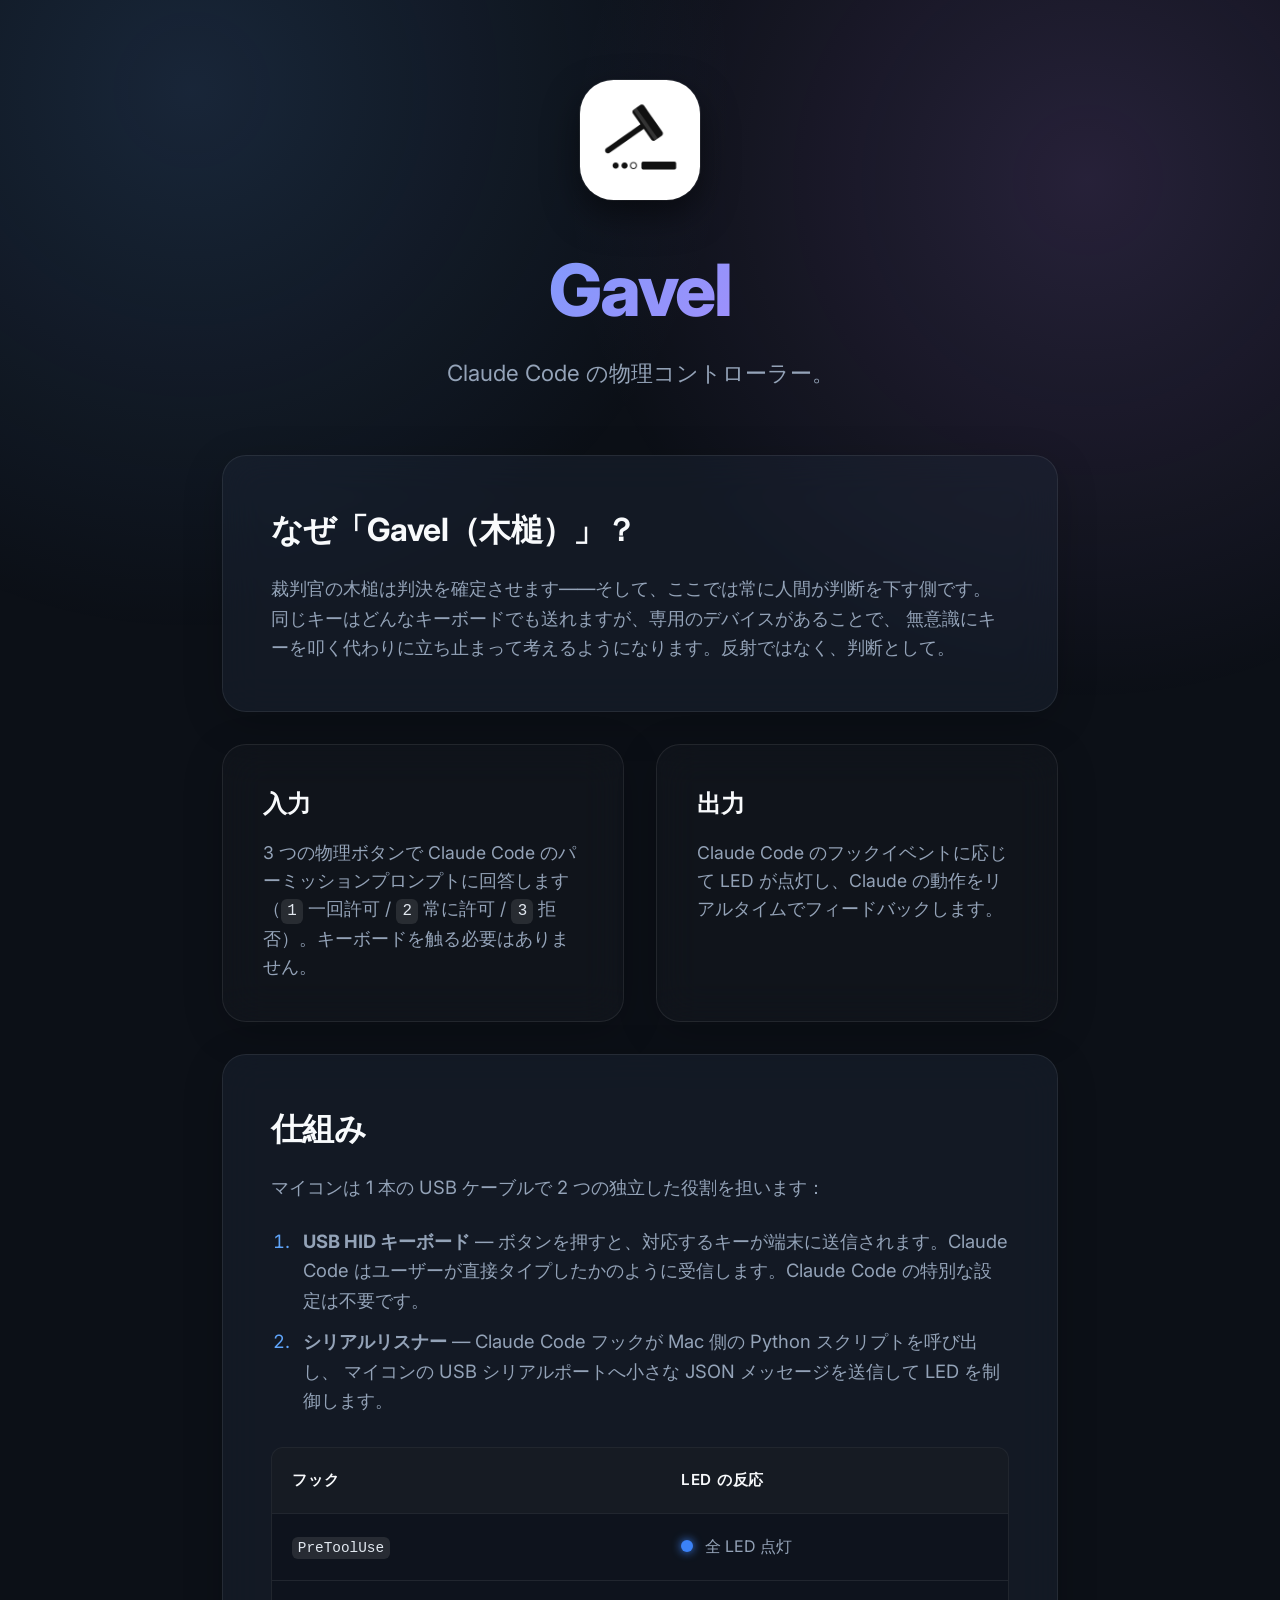
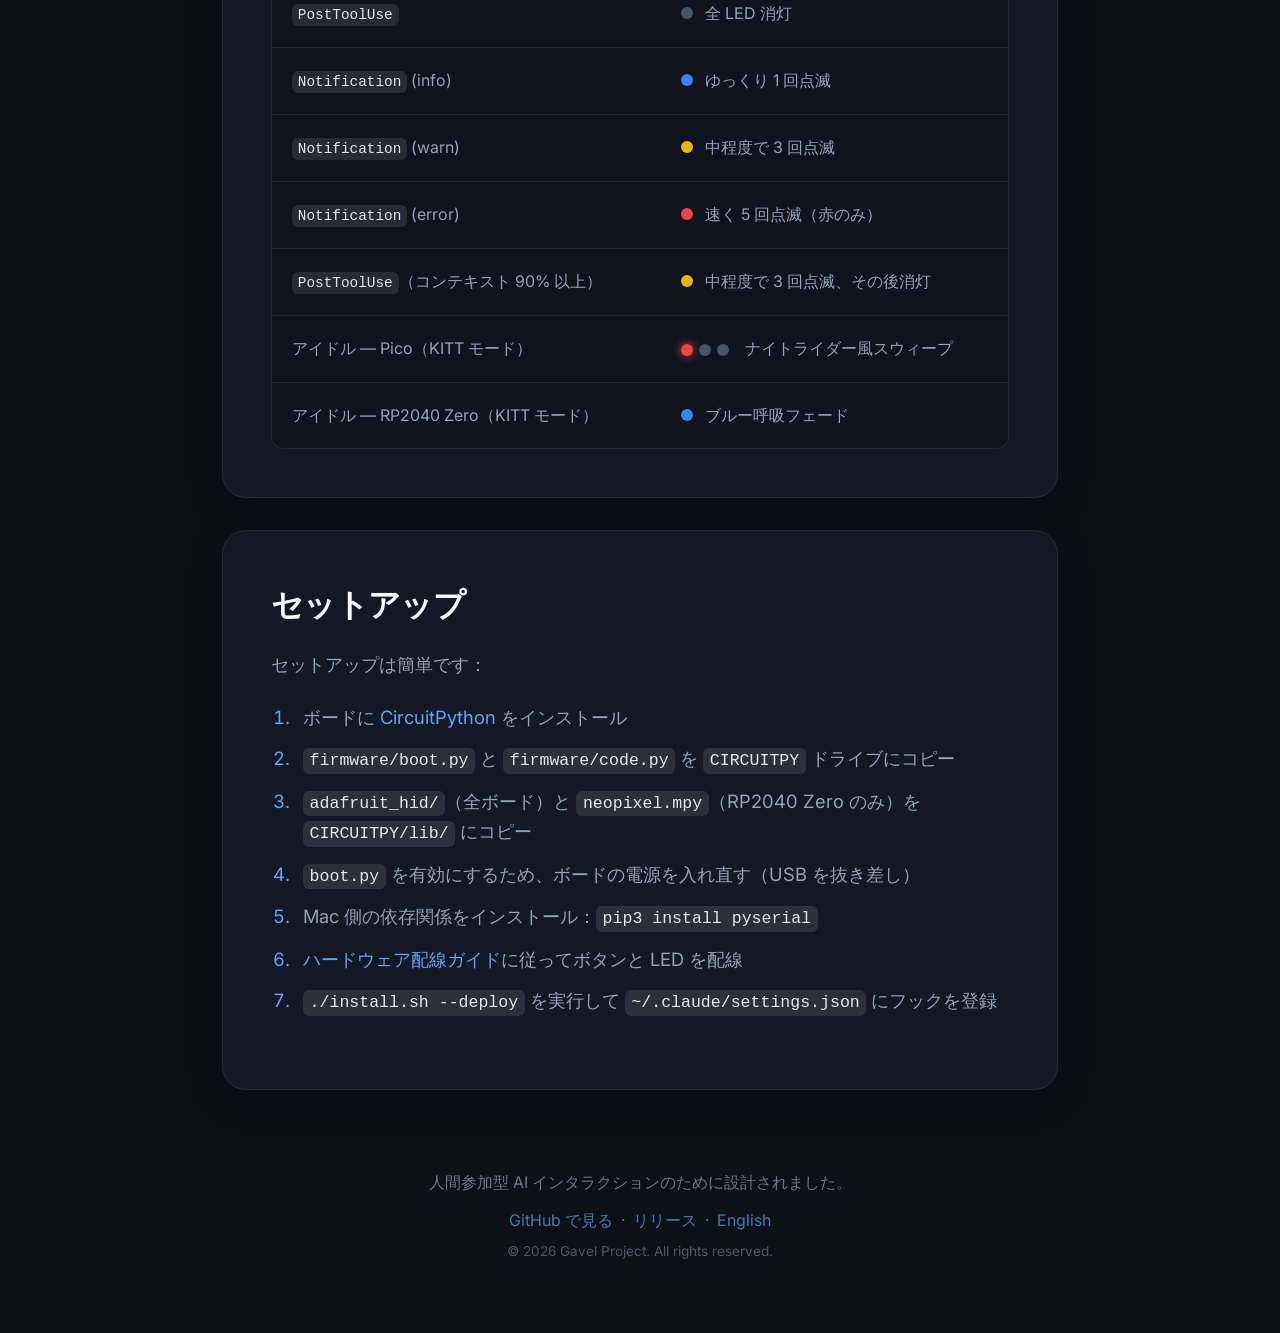
==== docs/index.ja.html @ 246945e1 "docs: add Japanese landing page with language switcher" ====
<!DOCTYPE html>
<html lang="ja">

<head>
  <meta charset="UTF-8">
  <meta name="viewport" content="width=device-width, initial-scale=1.0">
  <meta name="description"
    content="Gavel - Claude Code の物理コントローラー。専用ハードウェアボタンでツールの許可を判断します。">
  <title>Gavel | Claude Code 物理コントローラー</title>
  <link rel="preconnect" href="https://fonts.googleapis.com">
  <link rel="preconnect" href="https://fonts.gstatic.com" crossorigin>
  <link href="https://fonts.googleapis.com/css2?family=Inter:wght@400;600;800&display=swap" rel="stylesheet">
  <link rel="stylesheet" href="styles.css">
</head>

<body>
  <div class="container">
    <header>
      <img src="images/icon-512.png" alt="Gavel Icon" class="logo">
    </header>

    <main>
      <section class="hero">
        <h1 class="title">Gavel</h1>
        <p class="subtitle">Claude Code の物理コントローラー。</p>
      </section>

      <section class="content-section">
        <h2>なぜ「Gavel（木槌）」？</h2>
        <p>裁判官の木槌は判決を確定させます——そして、ここでは常に人間が判断を下す側です。
          同じキーはどんなキーボードでも送れますが、専用のデバイスがあることで、
          無意識にキーを叩く代わりに立ち止まって考えるようになります。反射ではなく、判断として。</p>
      </section>

      <div class="grid">
        <div class="card content-section">
          <h3>入力</h3>
          <p>3 つの物理ボタンで Claude Code のパーミッションプロンプトに回答します（<code>1</code> 一回許可 / <code>2</code>
            常に許可 / <code>3</code> 拒否）。キーボードを触る必要はありません。</p>
        </div>
        <div class="card content-section">
          <h3>出力</h3>
          <p>Claude Code のフックイベントに応じて LED が点灯し、Claude の動作をリアルタイムでフィードバックします。
          </p>
        </div>
      </div>

      <section class="content-section">
        <h2>仕組み</h2>
        <p>マイコンは 1 本の USB ケーブルで 2 つの独立した役割を担います：</p>
        <ol>
          <li><strong>USB HID キーボード</strong> — ボタンを押すと、対応するキーが端末に送信されます。Claude
            Code はユーザーが直接タイプしたかのように受信します。Claude Code の特別な設定は不要です。</li>
          <li><strong>シリアルリスナー</strong> — Claude Code フックが Mac 側の Python スクリプトを呼び出し、
            マイコンの USB シリアルポートへ小さな JSON メッセージを送信して LED を制御します。</li>
        </ol>

        <div class="table-wrapper">
          <table>
            <thead>
              <tr>
                <th>フック</th>
                <th>LED の反応</th>
              </tr>
            </thead>
            <tbody>
              <tr>
                <td><code>PreToolUse</code></td>
                <td><span class="indicator indicator-on"></span>全 LED 点灯</td>
              </tr>
              <tr>
                <td><code>PostToolUse</code></td>
                <td><span class="indicator indicator-off"></span>全 LED 消灯</td>
              </tr>
              <tr>
                <td><code>Notification</code> (info)</td>
                <td><span class="indicator indicator-flash-slow"></span>ゆっくり 1 回点滅</td>
              </tr>
              <tr>
                <td><code>Notification</code> (warn)</td>
                <td><span class="indicator indicator-flash-med"></span>中程度で 3 回点滅</td>
              </tr>
              <tr>
                <td><code>Notification</code> (error)</td>
                <td><span class="indicator indicator-flash-fast"></span>速く 5 回点滅（赤のみ）</td>
              </tr>
              <tr>
                <td><code>PostToolUse</code>（コンテキスト 90% 以上）</td>
                <td><span class="indicator indicator-flash-med"></span>中程度で 3 回点滅、その後消灯</td>
              </tr>
              <tr>
                <td>アイドル — Pico（KITT モード）</td>
                <td>
                  <span class="kitt-leds">
                    <span class="kitt-dot" id="k0"></span>
                    <span class="kitt-dot" id="k1"></span>
                    <span class="kitt-dot" id="k2"></span>
                  </span>
                  ナイトライダー風スウィープ
                </td>
              </tr>
              <tr>
                <td>アイドル — RP2040 Zero（KITT モード）</td>
                <td><span class="indicator indicator-breath"></span>ブルー呼吸フェード</td>
              </tr>
            </tbody>
          </table>
        </div>
      </section>

      <section class="content-section">
        <h2>セットアップ</h2>
        <p>セットアップは簡単です：</p>
        <ol>
          <li>ボードに <a href="https://circuitpython.org" target="_blank" rel="noopener noreferrer">CircuitPython</a> をインストール</li>
          <li><code>firmware/boot.py</code> と <code>firmware/code.py</code> を <code>CIRCUITPY</code> ドライブにコピー</li>
          <li><code>adafruit_hid/</code>（全ボード）と <code>neopixel.mpy</code>（RP2040 Zero のみ）を <code>CIRCUITPY/lib/</code> にコピー</li>
          <li><code>boot.py</code> を有効にするため、ボードの電源を入れ直す（USB を抜き差し）</li>
          <li>Mac 側の依存関係をインストール：<code>pip3 install pyserial</code></li>
          <li><a href="https://github.com/etalli/Gavel/blob/main/hardware/wiring.md" target="_blank" rel="noopener noreferrer">ハードウェア配線ガイド</a>に従ってボタンと LED を配線</li>
          <li><code>./install.sh --deploy</code> を実行して <code>~/.claude/settings.json</code> にフックを登録</li>
        </ol>
      </section>
    </main>

    <footer>
      <p>人間参加型 AI インタラクションのために設計されました。</p>
      <p style="margin-top: 0.75rem;">
        <a href="https://github.com/etalli/Gavel" target="_blank" rel="noopener noreferrer">GitHub で見る</a>
        &nbsp;·&nbsp;
        <a href="https://github.com/etalli/Gavel/releases" target="_blank" rel="noopener noreferrer">リリース</a>
        &nbsp;·&nbsp;
        <a href="index.html">English</a>
      </p>
      <p style="margin-top: 0.5rem; font-size: 0.85rem; opacity: 0.7;">&copy; 2026 Gavel Project. All rights reserved.
      </p>
    </footer>
  </div>
  <script>
    const dots = [document.getElementById('k0'), document.getElementById('k1'), document.getElementById('k2')];
    const seq = [0, 1, 2, 1];
    let step = 0, prev = -1;
    setInterval(() => {
      dots.forEach(d => { d.className = 'kitt-dot'; });
      const curr = seq[step];
      if (prev >= 0 && prev !== curr) dots[prev].classList.add('kitt-dim');
      dots[curr].classList.add('kitt-bright');
      prev = curr;
      step = (step + 1) % seq.length;
    }, 1000);
  </script>
</body>

</html>
---- docs/styles.css ----
:root {
  --bg-color: #0c1017;
  --text-primary: #f8fafc;
  --text-secondary: #94a3b8;
  --accent-color: #60a5fa;
  --accent-gradient: linear-gradient(135deg, #60a5fa, #c084fc);
  --card-bg: rgba(30, 41, 59, 0.4);
  --card-border: rgba(255, 255, 255, 0.08);
}

* {
  margin: 0;
  padding: 0;
  box-sizing: border-box;
}

body {
  font-family: 'Inter', -apple-system, BlinkMacSystemFont, sans-serif;
  background-color: var(--bg-color);
  color: var(--text-primary);
  line-height: 1.6;
  min-height: 100vh;
  display: flex;
  flex-direction: column;
  overflow-x: hidden;
  position: relative;
}

body::before {
  content: '';
  position: fixed;
  top: 0;
  left: 0;
  width: 100%;
  height: 100%;
  background: radial-gradient(circle at 15% 10%, rgba(96, 165, 250, 0.15), transparent 40%),
              radial-gradient(circle at 85% 20%, rgba(192, 132, 252, 0.15), transparent 40%);
  pointer-events: none;
  z-index: -1;
}

.container {
  max-width: 900px;
  margin: 0 auto;
  padding: 2rem;
  flex: 1;
}

/* Animations */
@keyframes fadeInSlideUp {
  from { opacity: 0; transform: translateY(30px); }
  to { opacity: 1; transform: translateY(0); }
}

@keyframes float {
  0% { transform: translateY(0px) rotate(0deg); }
  50% { transform: translateY(-15px) rotate(2deg); }
  100% { transform: translateY(0px) rotate(0deg); }
}

header {
  display: flex;
  justify-content: center;
  align-items: center;
  padding: 3rem 0 2rem;
  animation: fadeInSlideUp 0.8s cubic-bezier(0.16, 1, 0.3, 1);
}

.logo {
  width: 120px;
  height: 120px;
  border-radius: 28%;
  animation: float 6s ease-in-out infinite;
  box-shadow: 0 15px 35px rgba(0, 0, 0, 0.5), 
              0 0 0 1px rgba(255,255,255,0.1);
  background-color: #fff;
}

.hero {
  text-align: center;
  margin-bottom: 4rem;
  animation: fadeInSlideUp 0.8s cubic-bezier(0.16, 1, 0.3, 1) 0.15s backwards;
}

.title {
  font-size: 4.5rem;
  font-weight: 800;
  letter-spacing: -0.03em;
  margin-bottom: 0.5rem;
  background: var(--accent-gradient);
  -webkit-background-clip: text;
  -webkit-text-fill-color: transparent;
  background-clip: text;
}

.subtitle {
  font-size: 1.4rem;
  color: var(--text-secondary);
  font-weight: 400;
  max-width: 600px;
  margin: 0 auto;
}

.content-section {
  background: var(--card-bg);
  backdrop-filter: blur(20px);
  -webkit-backdrop-filter: blur(20px);
  border: 1px solid var(--card-border);
  border-radius: 24px;
  padding: 3rem;
  margin-bottom: 2rem;
  box-shadow: 0 10px 40px rgba(0, 0, 0, 0.2);
  animation: fadeInSlideUp 0.8s cubic-bezier(0.16, 1, 0.3, 1) 0.3s backwards;
  transition: transform 0.4s cubic-bezier(0.16, 1, 0.3, 1), box-shadow 0.4s ease;
}

.content-section:hover {
  transform: translateY(-4px);
  box-shadow: 0 20px 50px rgba(0, 0, 0, 0.3);
}

.content-section h2 {
  font-size: 2rem;
  letter-spacing: -0.02em;
  margin-bottom: 1.2rem;
  color: var(--text-primary);
  display: flex;
  align-items: center;
}

.content-section p {
  font-size: 1.15rem;
  color: var(--text-secondary);
  margin-bottom: 1.5rem;
}

.content-section p:last-child {
  margin-bottom: 0;
}

.grid {
  display: grid;
  grid-template-columns: repeat(auto-fit, minmax(300px, 1fr));
  gap: 2rem;
  margin-bottom: 2rem;
  animation: fadeInSlideUp 0.8s cubic-bezier(0.16, 1, 0.3, 1) 0.45s backwards;
}

.card {
  margin-bottom: 0; /* Override generic margin */
  background: rgba(255, 255, 255, 0.02);
  padding: 2.5rem;
  display: flex;
  flex-direction: column;
}

.card h3 {
  font-size: 1.5rem;
  margin-bottom: 1rem;
  color: var(--text-primary);
}

.card p {
  font-size: 1.1rem;
}

.table-wrapper {
  overflow-x: auto;
  margin-top: 2rem;
  border-radius: 12px;
  border: 1px solid var(--card-border);
  background: rgba(0, 0, 0, 0.2);
}

table {
  width: 100%;
  border-collapse: collapse;
}

th, td {
  padding: 1.25rem;
  text-align: left;
  border-bottom: 1px solid var(--card-border);
}

tr:last-child td {
  border-bottom: none;
}

th {
  font-weight: 600;
  color: var(--text-primary);
  background: rgba(255, 255, 255, 0.03);
  font-size: 0.95rem;
  letter-spacing: 0.05em;
  text-transform: uppercase;
}

td {
  color: var(--text-secondary);
}

.indicator {
  display: inline-block;
  width: 12px;
  height: 12px;
  border-radius: 50%;
  margin-right: 12px;
}

.indicator-on { background-color: #3b82f6; box-shadow: 0 0 10px #3b82f6; }
.indicator-off { background-color: #475569; }
.indicator-flash-slow { background-color: #3b82f6; animation: blink 2s infinite; }
.indicator-flash-med { background-color: #eab308; animation: blink 1s infinite; }
.indicator-flash-fast { background-color: #ef4444; animation: blink 0.3s infinite; }
.indicator-breath { background-color: #3b82f6; animation: breathe 4s ease-in-out infinite; }

@keyframes blink {
  0%, 100% { opacity: 1; }
  50% { opacity: 0.3; }
}

@keyframes breathe {
  0%, 100% { opacity: 0.1; box-shadow: none; }
  50% { opacity: 1; box-shadow: 0 0 10px #3b82f6; }
}

/* KITT sweep */
.kitt-leds {
  display: inline-flex;
  gap: 6px;
  margin-right: 12px;
  vertical-align: middle;
}

.kitt-dot {
  display: inline-block;
  width: 12px;
  height: 12px;
  border-radius: 50%;
  background-color: #475569;
  transition: background-color 0.1s, box-shadow 0.1s;
}

.kitt-dot.kitt-bright {
  background-color: #ef4444;
  box-shadow: 0 0 10px #ef4444;
}

.kitt-dot.kitt-dim {
  background-color: #7f1d1d;
  box-shadow: none;
}

code {
  background: rgba(255, 255, 255, 0.1);
  padding: 0.2em 0.4em;
  border-radius: 6px;
  font-family: ui-monospace, SFMono-Regular, Menlo, Monaco, Consolas, monospace;
  color: #e2e8f0;
  font-size: 0.9em;
}

ul, ol {
  margin-left: 1.5rem;
  margin-bottom: 1.5rem;
  color: var(--text-secondary);
  font-size: 1.15rem;
}

li {
  margin-bottom: 0.75rem;
  padding-left: 0.5rem;
}

li::marker {
  color: var(--accent-color);
}

a {
  color: var(--accent-color);
  text-decoration: none;
  border-bottom: 1px solid transparent;
  transition: border-color 0.2s;
}

a:hover {
  border-bottom-color: var(--accent-color);
}

footer {
  text-align: center;
  padding: 3rem 0;
  color: var(--text-secondary);
  font-size: 1rem;
  margin-top: auto;
  opacity: 0.7;
}

@media (max-width: 768px) {
  .title { font-size: 3rem; }
  .grid { grid-template-columns: 1fr; }
  .content-section { padding: 2rem; }
}
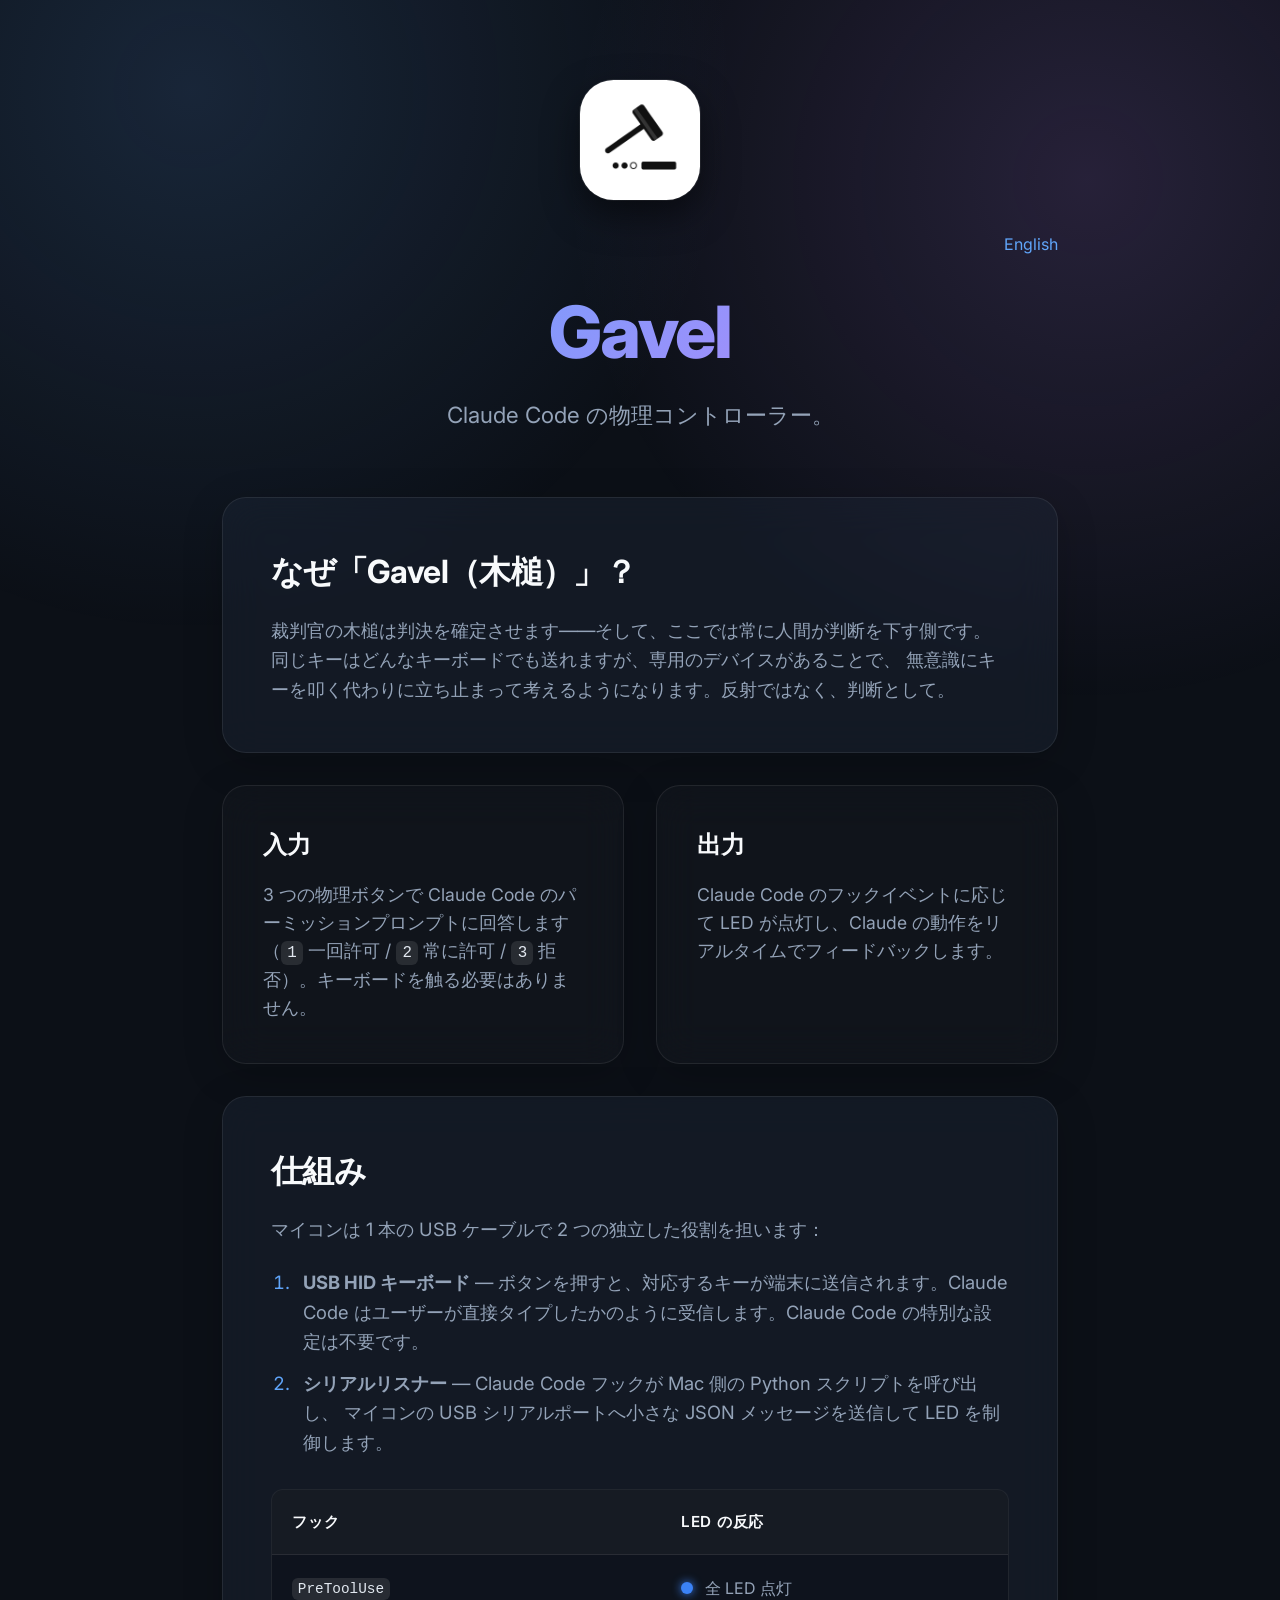
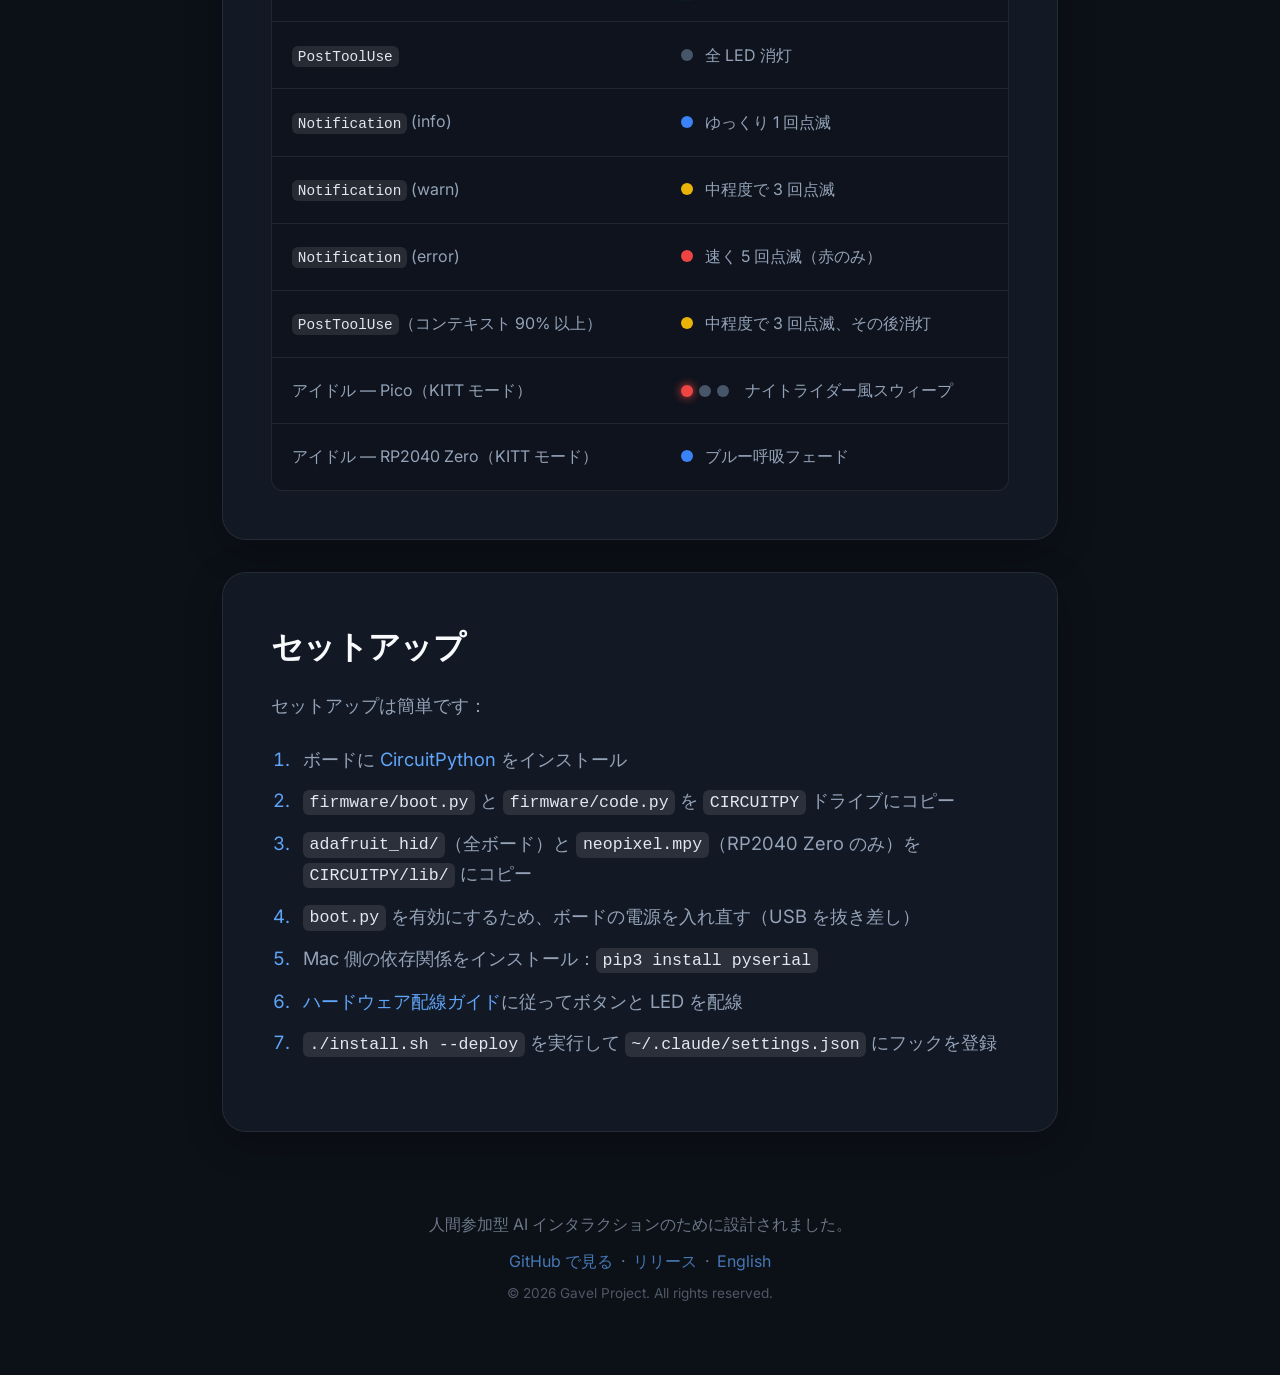
==== commit 50791085: "docs: add language switcher at top of landing pages" ====
--- a/docs/index.ja.html
+++ b/docs/index.ja.html
@@ -18,6 +18,9 @@
     <header>
       <img src="images/icon-512.png" alt="Gavel Icon" class="logo">
     </header>
+    <nav style="text-align:right; margin-bottom: 1rem;">
+      <a href="index.html">English</a>
+    </nav>
 
     <main>
       <section class="hero">
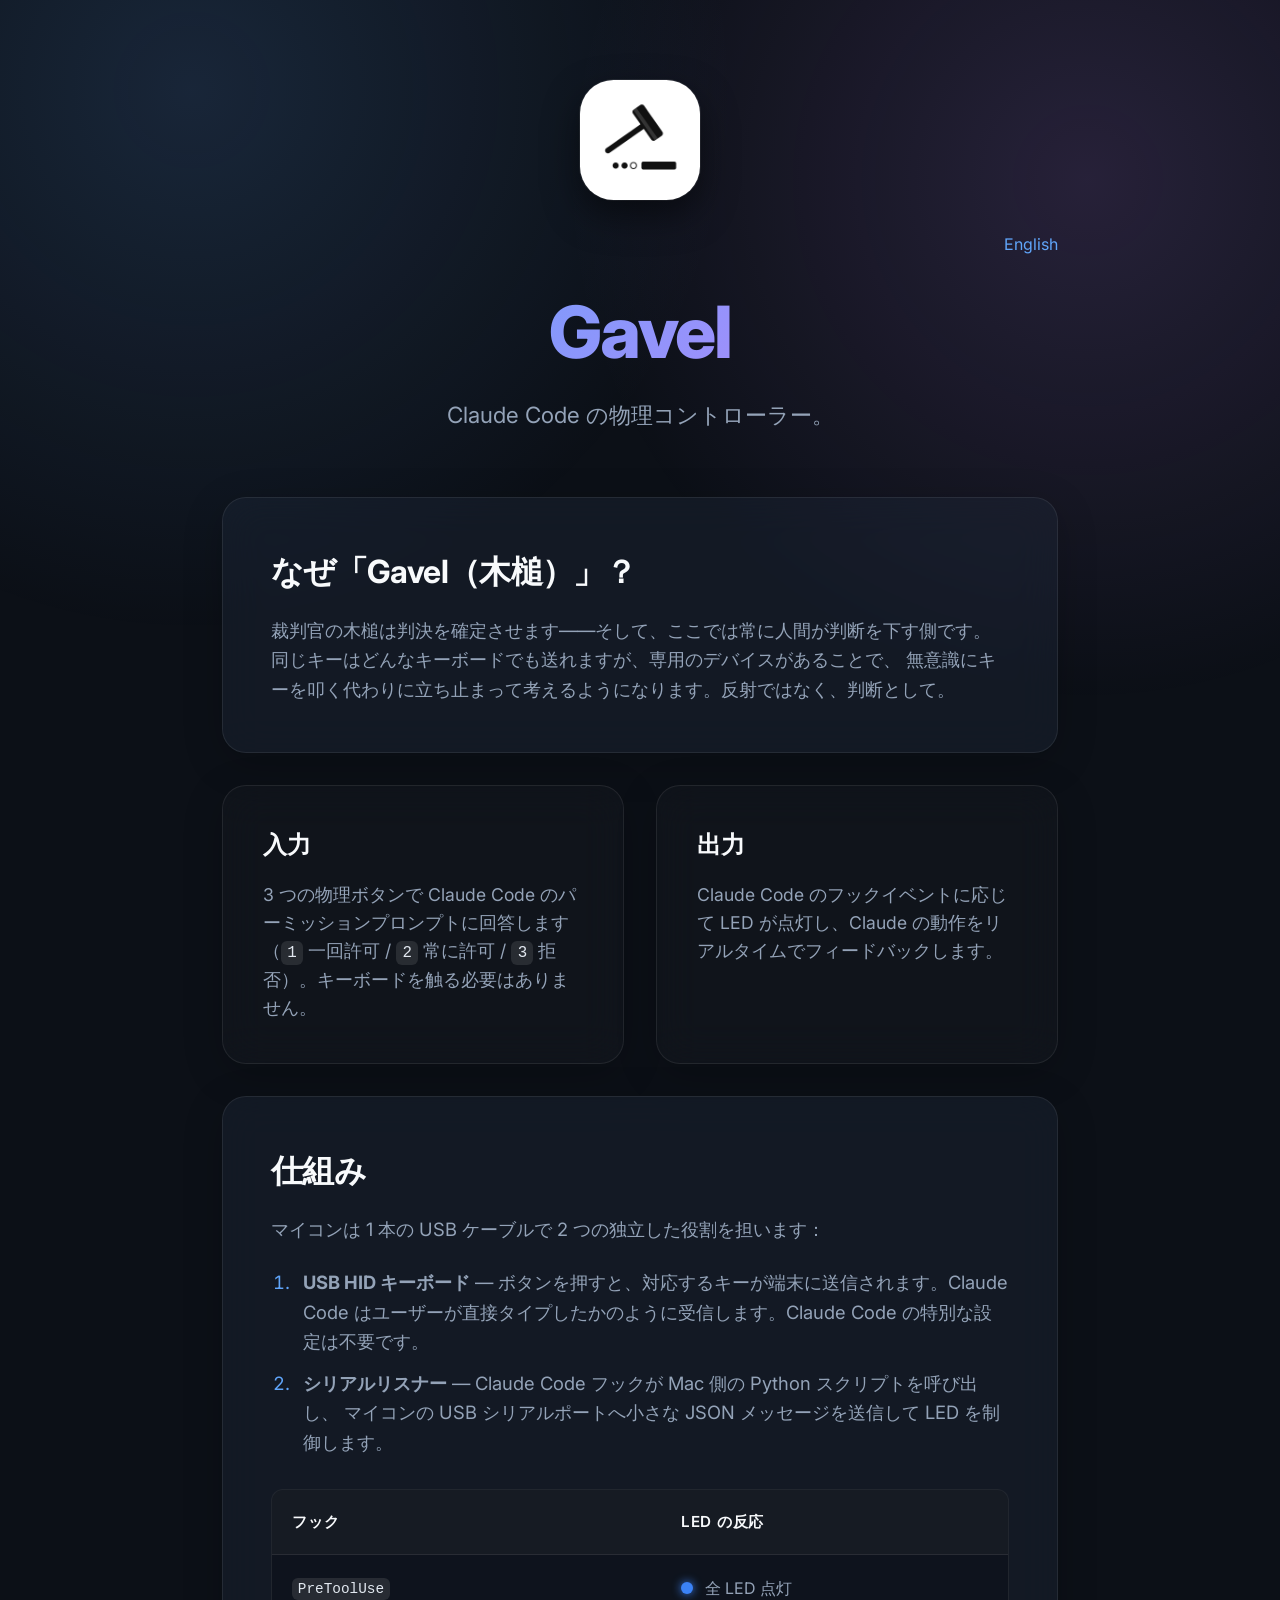
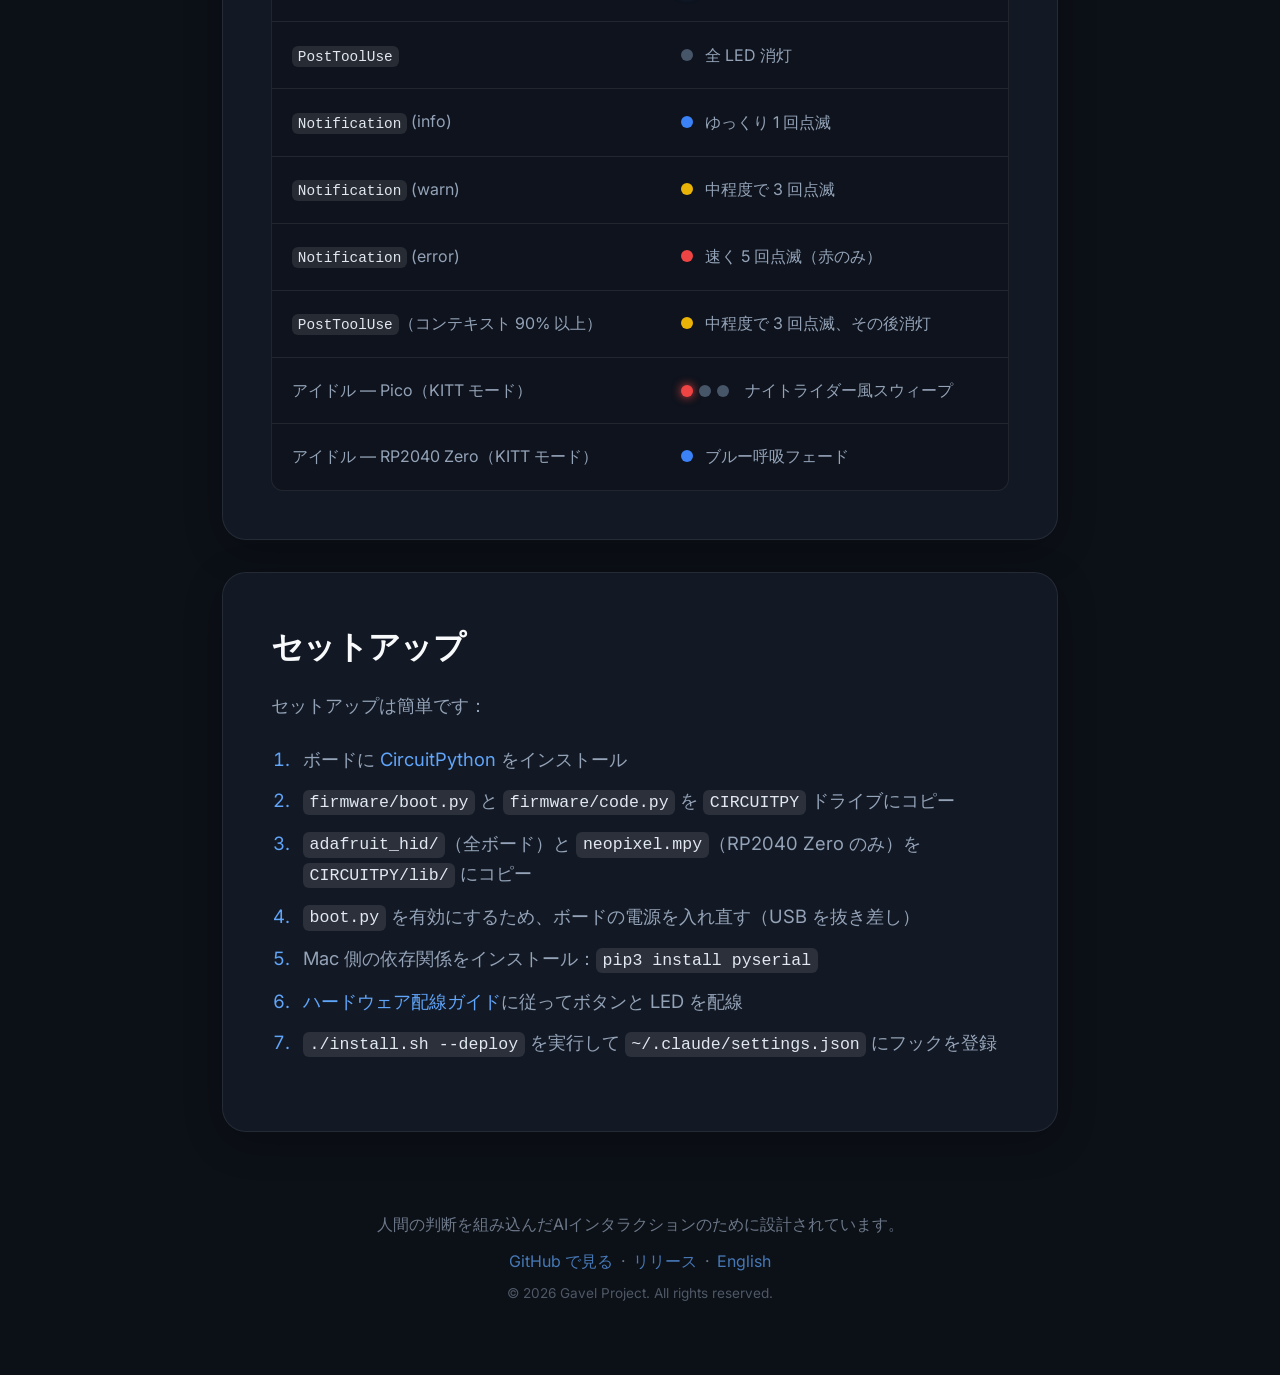
==== commit 410d0e92: "docs: update footer text for clarity in Japanese landing page" ====
--- a/docs/index.ja.html
+++ b/docs/index.ja.html
@@ -127,7 +127,7 @@
     </main>
 
     <footer>
-      <p>人間参加型 AI インタラクションのために設計されました。</p>
+      <p>人間の判断を組み込んだAIインタラクションのために設計されています。</p>
       <p style="margin-top: 0.75rem;">
         <a href="https://github.com/etalli/Gavel" target="_blank" rel="noopener noreferrer">GitHub で見る</a>
         &nbsp;·&nbsp;
